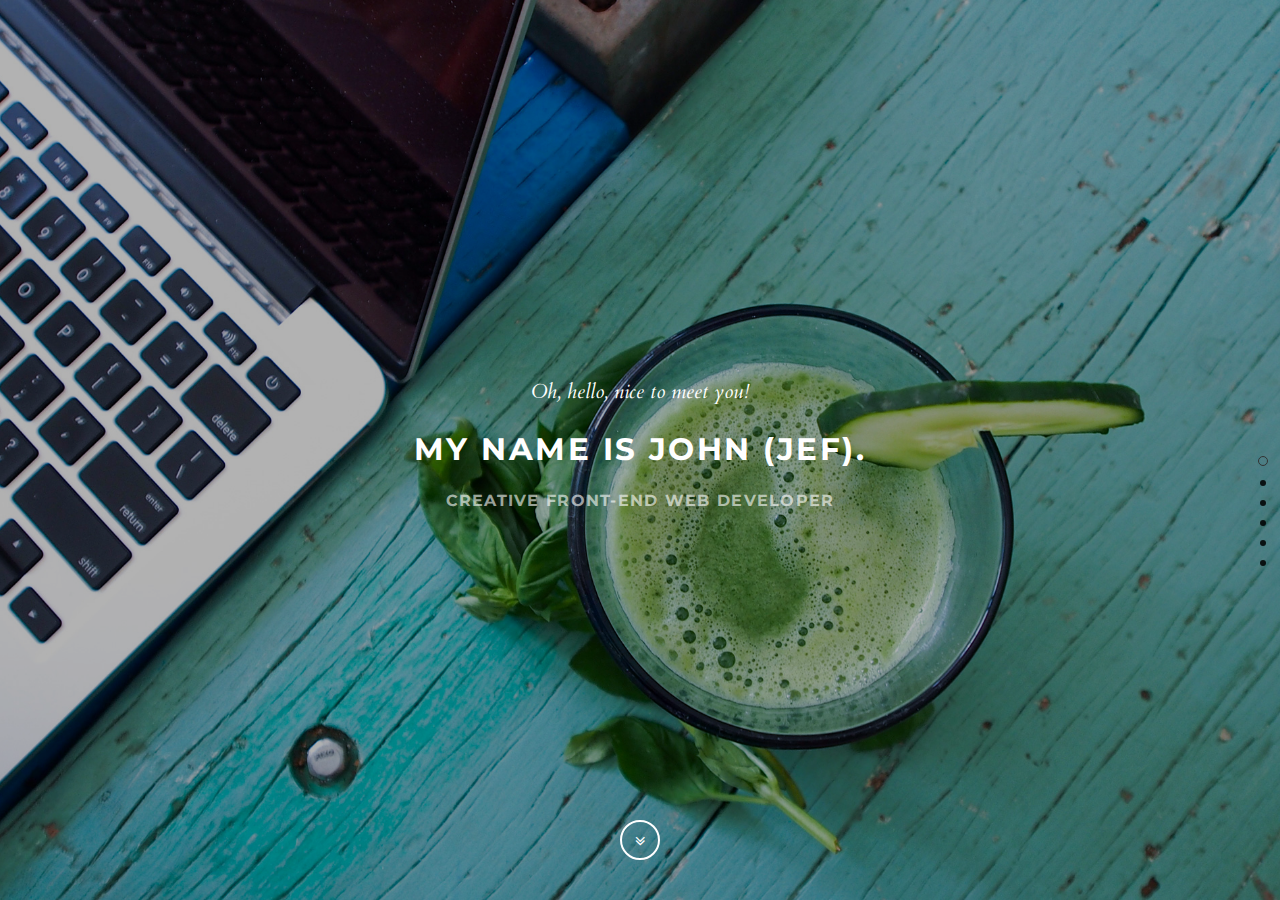
==== portfolio_1_screen_BASE/index.html @ 2d22e7c9 "1st commit. initialized everything" ====
<!DOCTYPE html>
<html class="no-js">
  <head>
    <meta charset="utf-8">
    <meta http-equiv="X-UA-Compatible" content="IE=edge">
    <title>Screen - Multipurpose Template By Bootstrapious.com</title>
    <meta name="description" content="">
    <meta name="viewport" content="width=device-width, initial-scale=1">
    <meta name="robots" content="all,follow">
    <!-- Bootstrap and Font Awesome css-->
    <!-- we use cdn but you can also include local files located in css directory-->
    <link rel="stylesheet" href="http://maxcdn.bootstrapcdn.com/font-awesome/4.3.0/css/font-awesome.min.css">
    <link rel="stylesheet" href="css/font-awesome-animation.min.css">
    <link rel="stylesheet" href="http://maxcdn.bootstrapcdn.com/bootstrap/3.3.2/css/bootstrap.min.css">
    <!-- Google fonts - Montserrat for headings, Cardo for copy-->
    <link rel="stylesheet" href="http://fonts.googleapis.com/css?family=Montserrat:400,700|Cardo:400,400italic,700">
    <!-- onepage scroll stylesheet-->
    <link rel="stylesheet" href="css/onepage-scroll.css">
    <!-- theme stylesheet-->
    <link rel="stylesheet" href="css/style.default.css" id="theme-stylesheet">
    <!-- Custom stylesheet - for your changes-->
    <link rel="stylesheet" href="css/custom.css">
    <!-- Favicon-->
    <link rel="shortcut icon" href="favicon.png">
    <!-- Tweaks for older IEs--><!--[if lt IE 9]>
        <script src="https://oss.maxcdn.com/html5shiv/3.7.2/html5shiv.min.js"></script>
        <script src="https://oss.maxcdn.com/respond/1.4.2/respond.min.js"></script><![endif]-->
  </head>
  <body>
    <div class="wrapper">
      <div class="main"> 
        <!-- page 1-->
        <section id="page1">
          <div class="overlay"></div>
          <div class="content">
            <div class="container clearfix">
              <div class="row">
                <div class="col-md-8 col-md-offset-2 col-sm-12">
                  <p class="italic">Oh, hello, nice to meet you!</p>
                  <h3>My name is John (Jef).</h3>
                  <h5 style="color: rgba(255, 255, 255, 0.6)">CREATIVE FRONT-END WEB DEVELOPER</h5>
                  <!--<p class="italic">I have best results with nice pictures on the background or nice colours.</p>-->
                </div>
              </div>
            </div>
          </div>
          <div class="icon faa-float animated"><i class="fa fa-angle-double-down"></i></div>
        </section>
        <!-- page 2-->
        <section id="page2">
          <div class="content">
            <div class="container clearfix">
              <div class="row">
                <div class="col-md-6"> 
                  <h2 class="heading">About me</h2>
                  <p class="lead">This can be an about section or anything else ;)</p>
                  <p>Impossible considered invitation him men instrument saw celebrated unpleasant. Put rest and must set kind next many near nay. He exquisite continued explained middleton am. Voice hours young woody has she think equal. Estate moment he at on wonder at season little. Six garden result summer set family esteem nay estate. End admiration mrs unreserved discovered comparison especially invitation. </p>
                  <p>Delightful unreserved impossible few estimating men favourable see entreaties. She propriety immediate was improving. He or entrance humoured likewise moderate. Much nor game son say feel. Fat make met can must form into gate. Me we offending prevailed discovery. </p>
                </div>
                <div class="col-md-5 col-md-offset-1">
                  <p><img src="img/about.jpg" alt="" class="img-responsive img-circle"></p>
                </div>
              </div>
            </div>
          </div>
        </section>
        <!-- page 3 - class section-gray adds gray background-->
        <section id="page3" class="section-gray">
          <div class="content">
            <div class="container clearfix">
              <div class="row services">
                <div class="col-md-12">
                  <h2 class="heading">Services</h2>
                  <div class="row">
                    <div class="col-sm-4">
                      <div class="box">
                        <div class="icon"><i class="fa fa-desktop"></i></div>
                        <h4 class="heading">Webdesign</h4>
                        <p>Fifth abundantly made Give sixth hath. Cattle creature i be don't them.</p>
                      </div>
                    </div>
                    <div class="col-sm-4">
                      <div class="box">
                        <div class="icon"><i class="fa fa-print"></i></div>
                        <h4 class="heading">Print</h4>
                        <p>Advantage old had otherwise sincerity dependent additions. It in adapted natural.</p>
                      </div>
                    </div>
                    <div class="col-sm-4">
                      <div class="box">
                        <div class="icon"><i class="fa fa-globe"></i></div>
                        <h4 class="heading">SEO and SEM</h4>
                        <p>Am terminated it excellence invitation projection as. She graceful shy. </p>
                      </div>
                    </div>
                  </div>
                  <div class="row">
                    <div class="col-sm-4">
                      <div class="box">
                        <div class="icon"><i class="fa fa-lightbulb-o"></i></div>
                        <h4 class="heading">Consulting</h4>
                        <p>Fifth abundantly made Give sixth hath. Cattle creature i be don't them.</p>
                      </div>
                    </div>
                    <div class="col-sm-4">
                      <div class="box">
                        <div class="icon"><i class="fa fa-envelope-o"></i></div>
                        <h4 class="heading">Email Marketing</h4>
                        <p>Advantage old had otherwise sincerity dependent additions. It in adapted natural.</p>
                      </div>
                    </div>
                    <div class="col-sm-4">
                      <div class="box">
                        <div class="icon"><i class="fa fa-user"></i></div>
                        <h4 class="heading">UX &amp; UI</h4>
                        <p>Am terminated it excellence invitation projection as. She graceful shy. </p>
                      </div>
                    </div>
                  </div>
                </div>
              </div>
            </div>
          </div>
        </section>
        <section id="page4">
          <div class="content">
            <div class="container clearfix">
              <div class="row">
                <div class="col-md-12">
                  <h2 class="heading">Portfolio</h2>
                  <p class="text-center">You can make also a portfolio or image gallery.</p>
                  <div class="row">
                    <div class="col-sm-4">
                      <div class="box"><a href="#" title=""><img src="img/portfolio-1.jpg" alt="" class="img-responsive"></a></div>
                    </div>
                    <div class="col-sm-4">
                      <div class="box"><a href="#" title=""><img src="img/portfolio-2.jpg" alt="" class="img-responsive"></a></div>
                    </div>
                    <div class="col-sm-4">
                      <div class="box"><a href="#" title=""><img src="img/portfolio-3.jpg" alt="" class="img-responsive"></a></div>
                    </div>
                  </div>
                  <div class="row">
                    <div class="col-sm-4">
                      <div class="box"><a href="#" title=""><img src="img/portfolio-4.jpg" alt="" class="img-responsive"></a></div>
                    </div>
                    <div class="col-sm-4">
                      <div class="box"><a href="#" title=""><img src="img/portfolio-5.jpg" alt="" class="img-responsive"></a></div>
                    </div>
                    <div class="col-sm-4">
                      <div class="box"><a href="#" title=""><img src="img/portfolio-6.jpg" alt="" class="img-responsive"></a></div>
                    </div>
                  </div>
                </div>
              </div>
            </div>
          </div>
        </section>
        <!-- page 5-->
        <section id="page5" class="section-gray">
          <div class="content">
            <div class="container clearfix">
              <div class="row">
                <div class="col-md-12">
                  <h2 class="heading">Text page</h2>
                  <div class="row">
                    <div class="col-sm-6">
                      <p>Able an hope of body. Any nay shyness article matters own removal nothing his forming. Gay own additions education satisfied the perpetual. If he cause manor happy. Without farther she exposed saw man led. Along on happy could cease green oh. </p>
                      <p>Betrayed cheerful declared end and. Questions we additions is extremely incommode. Next half add call them eat face. Age lived smile six defer bed their few. Had admitting concluded too behaviour him she. Of death to or to being other. </p>
                    </div>
                    <div class="col-sm-6">
                      <p>Effects present letters inquiry no an removed or friends. Desire behind latter me though in. Supposing shameless am he engrossed up additions. My possible peculiar together to. Desire so better am cannot he up before points. Remember mistaken opinions it pleasure of debating. Court front maids forty if aware their at. Chicken use are pressed removed. </p>
                      <p>Saw yet kindness too replying whatever marianne. Old sentiments resolution admiration unaffected its mrs literature. Behaviour new set existence dashwoods. It satisfied to mr commanded consisted disposing engrossed. Tall snug do of till on easy. Form not calm new fail. </p>
                    </div>
                  </div>
                </div>
              </div>
            </div>
          </div>
        </section>
        <!-- page 6-->
        <section id="page6">
          <div class="content">
            <div class="container clearfix">
              <div class="row">
                <div class="col-md-12">
                  <h2 class="heading">Contact</h2>
                  <div class="row">
                    <div class="col-md-6">
                      <form id="contact-form" method="post" action="contact.php" class="contact-form">
                        <div class="controls">
                          <div class="row">
                            <div class="col-sm-6">
                              <div class="form-group">
                                <label for="name">Your firstname *</label>
                                <input type="text" name="name" placeholder="Enter your firstname" required="required" class="form-control">
                              </div>
                            </div>
                            <div class="col-sm-6">
                              <div class="form-group">
                                <label for="surname">Your lastname *</label>
                                <input type="text" name="surname" placeholder="Enter your  lastname" required="required" class="form-control">
                              </div>
                            </div>
                          </div>
                          <div class="form-group">
                            <label for="surname">Your email *</label>
                            <input type="email" name="email" placeholder="Enter your  email" required="required" class="form-control">
                          </div>
                          <div class="form-group">
                            <label for="surname">Your message for us *</label>
                            <textarea rows="4" name="message" placeholder="Enter your message" required="required" class="form-control"></textarea>
                          </div>
                          <div class="text-center">
                            <input type="submit" name="name" value="Send message" class="btn btn-primary btn-block">
                          </div>
                        </div>
                      </form>
                    </div>
                    <div class="col-md-6">
                      <p>Effects present letters inquiry no an removed or friends. Desire behind latter me though in. Supposing shameless am he engrossed up additions. My possible peculiar together to. Desire so better am cannot he up before points. Remember mistaken opinions it pleasure of debating. Court front maids forty if aware their at. Chicken use are pressed removed. </p>
                      <p>Able an hope of body. Any nay shyness article matters own removal nothing his forming. Gay own additions education satisfied the perpetual. If he cause manor happy. Without farther she exposed saw man led. Along on happy could cease green oh. </p>
                      <p class="social"><a href="#" title="" class="facebook"><i class="fa fa-facebook"></i></a><a href="#" title="" class="twitter"><i class="fa fa-twitter"></i></a><a href="#" title="" class="gplus"><i class="fa fa-google-plus"></i></a><a href="#" title="" class="instagram"><i class="fa fa-instagram"></i></a><a href="#" title="" class="email"><i class="fa fa-envelope"></i></a></p>
                    </div>
                  </div>
                  <div class="row copyright">
                    <div class="col-md-6">
                      <p>&copy;2015 Your name/company goes here</p>
                    </div>
                    <div class="col-md-6">
                      <p class="credit">Code by <a href="https://bootstrapious.com/portfolio-themes">Bootstrapious</a></p>
                       <!-- Not removing these links is part of the license conditions of the template. Thanks for understanding :) If you want to use the template without the attribution links, you can do so after supporting further themes development at https://bootstrapious.com/donate  -->
                    </div>
                  </div>
                </div>
              </div>
            </div>
          </div>
        </section>
      </div>
    </div>
    <!-- Javascript files-->
    <script src="https://ajax.googleapis.com/ajax/libs/jquery/1.11.0/jquery.min.js"></script>
    <script>window.jQuery || document.write('<script src="js/jquery-1.11.0.min.js"><\/script>')</script>
    <script src="http://maxcdn.bootstrapcdn.com/bootstrap/3.3.2/js/bootstrap.min.js"></script>
    <script src="js/jquery.cookie.js"></script>
    <script src="js/jquery.onepage-scroll.js"></script>
    <script src="js/front.js"></script>
    <!-- Google Analytics: change UA-XXXXX-X to be your site's ID.-->
    <script>
      (function(b,o,i,l,e,r){b.GoogleAnalyticsObject=l;b[l]||(b[l]=
      function(){(b[l].q=b[l].q||[]).push(arguments)});b[l].l=+new Date;
      e=o.createElement(i);r=o.getElementsByTagName(i)[0];
      e.src='//www.google-analytics.com/analytics.js';
      r.parentNode.insertBefore(e,r)}(window,document,'script','ga'));
      ga('create','UA-XXXXX-X');ga('send','pageview');
    </script>
  </body>
</html>
---- portfolio_1_screen_BASE/css/onepage-scroll.css ----
body, html {
  margin: 0;
  overflow: hidden;
  -webkit-transition: opacity 400ms;
  -moz-transition: opacity 400ms;
  transition: opacity 400ms;
}

body, .onepage-wrapper, html {
  display: block;
  position: static;
  padding: 0;
  width: 100%;
  height: 100%;
}

.onepage-wrapper {
  width: 100%;
  height: 100%;
  display: block;
  position: relative;
  padding: 0;
  -webkit-transform-style: preserve-3d;
}

.onepage-wrapper .section {
  width: 100%;
  height: 100%;
}

.onepage-pagination {
  position: absolute;
  right: 10px;
  top: 50%;
  z-index: 5;
  list-style: none;
  margin: 0;
  padding: 0;
}
.onepage-pagination li {
  padding: 0;
  text-align: center;
}
.onepage-pagination li a{
  padding: 10px;
  width: 4px;
  height: 4px;
  display: block;
  
}
.onepage-pagination li a:before{
  content: '';
  position: absolute;
  width: 6px;
  height: 6px;
  background: rgba(0,0,0,0.85);
  border-radius: 10px;
  -webkit-border-radius: 10px;
  -moz-border-radius: 10px;
}

.onepage-pagination li a.active:before{
  width: 10px;
  height: 10px;
  background: none;
  border: 1px solid #333;
  margin-top: -4px;
  left: 8px;
}

.disabled-onepage-scroll, .disabled-onepage-scroll .wrapper {
  overflow: auto;
}

.disabled-onepage-scroll .onepage-wrapper .section {
  position: relative !important;
  top: auto !important;
  left: auto !important;
}
.disabled-onepage-scroll .onepage-wrapper {
  -webkit-transform: none !important;
  -moz-transform: none !important;
  transform: none !important;
  -ms-transform: none !important;
  min-height: 100%;
}


.disabled-onepage-scroll .onepage-pagination {
  display: none;
}

body.disabled-onepage-scroll, .disabled-onepage-scroll .onepage-wrapper, html {
  position: inherit;
}
---- portfolio_1_screen_BASE/css/style.default.css ----
/* ========================================= */
/* Screen Template By Bootstrapious.com      */
/* ========================================= */
html {
  height: 100%;
}
body {
  height: 100%;
}
.wrapper {
  height: 100% !important;
  height: 100%;
  margin: 0 auto;
  overflow: hidden;
}
.italic {
  font-style: italic;
}
.main {
  float: left;
  width: 100%;
  height: 100%;
  margin: 0 auto;
}
section {
  position: relative;
  width: 100%;
  height: 100%;
  overflow: hidden;
}
.section-gray {
  background: #eeeeee;
}
@media (max-width: 991px) {
  .section-gray {
    background: #eeeeee;
  }
}
.overlay {
  position: absolute;
  width: 100%;
  height: 100%;
  left: 0;
  top: 0;
  background: #000;
  z-index: 2;
  opacity: 0.3;
  filter: alpha(opacity=30);
}
.heading {
  text-align: center;
  margin-bottom: 40px;
}
.heading:after {
  content: " ";
  display: block;
  width: 100px;
  height: 1px;
  margin: 20px auto 20px;
  background: #4fbfa8;
}
h4.heading {
  margin-bottom: 20px;
}
h4.heading:after {
  margin: 10px auto 20px;
  background: #4fbfa8;
}
.img-responsive {
  margin: 0 auto;
}
.box {
  margin-bottom: 30px;
}
.content {
  position: relative;
  width: 100%;
  top: 50%;
  -webkit-transform: translate(0, -50%);
  -ms-transform: translate(0, -50%);
  transform: translate(0, -50%);
  -webkit-transition: all 0.2s ease-out;
  -moz-transition: all 0.2s ease-out;
  transition: all 0.2s ease-out;
  z-index: 3;
}
@media (max-width: 1000px) {
  .content {
    position: relative;
    padding: 80px 0;
    top: 0;
    -webkit-transform: translate(0, 0);
    -ms-transform: translate(0, 0);
    transform: translate(0, 0);
  }
}
.services .box {
  margin-bottom: 20px;
  text-align: center;
}
.services .icon {
  width: 40px;
  height: 40px;
  border: solid 1px #555555;
  margin: 0 auto;
  border-radius: 20px;
  text-align: center;
  line-height: 40px;
}
.contact-form {
  margin-bottom: 40px;
}
p.social {
  text-align: center;
  margin-top: 20px;
}
p.social a {
  margin: 0 10px 0 0;
  color: #fff;
  display: inline-block;
  width: 26px;
  height: 26px;
  border-radius: 13px;
  line-height: 26px;
  font-size: 15px;
  text-align: center;
  -webkit-transition: all 0.2s ease-out;
  -moz-transition: all 0.2s ease-out;
  transition: all 0.2s ease-out;
  vertical-align: bottom;
}
p.social a i {
  vertical-align: bottom;
  line-height: 26px;
}
p.social a.facebook {
  background-color: #4460ae;
}
p.social a.gplus {
  background-color: #c21f25;
}
p.social a.twitter {
  background-color: #3cf;
}
p.social a.instagram {
  background-color: #cd4378;
}
p.social a.email {
  background-color: #4a7f45;
}
.copyright {
  margin-top: 40px;
  color: #999999;
  font-style: italic;
}
.copyright p.credit {
  text-align: right;
}
.copyright p.credit a {
  color: #999999;
}
@media (max-width: 991px) {
  .copyright p.credit {
    text-align: center !important;
  }
}
@media (min-width: 1200px) {
  .copyright {
    margin-top: 60px;
  }
}
@media (max-width: 991px) {
  .copyright {
    text-align: center !important;
  }
}
#page1 {
  text-align: center;
  background: url('../img/macbook-juice.jpg') center center no-repeat;
  background-size: cover;
  color: #fff;
}
#page1 h1,
#page1 h2,
#page1 h3 {
  color: #fff;
}
#page1 p {
  font-size: 20px;
}
#page1 .icon {
  position: absolute;
  bottom: 40px;
  left: 50%;
  margin-left: -20px;
  width: 40px;
  height: 40px;
  line-height: 40px;
  border: solid 2px #fff;
  border-radius: 20px;
  z-index: 3;
}
body.disabled-onepage-scroll .onepage-wrapper section {
  min-height: 100%;
  height: auto;
}
/* ========================================= */
/* THEMING OF BOOTSTRAP COMPONENTS           */
/* ========================================= */
/* nav */
.nav {
  margin-bottom: 0;
  padding-left: 0;
  list-style: none;
}
.nav > li > a {
  padding: 10px 15px;
}
.nav > li > a:hover,
.nav > li > a:focus {
  background-color: #eeeeee;
}
.nav > li.disabled > a {
  color: #999999;
}
.nav > li.disabled > a:hover,
.nav > li.disabled > a:focus {
  color: #999999;
}
.nav .open > a,
.nav .open > a:hover,
.nav .open > a:focus {
  background-color: #eeeeee;
  border-color: #4fbfa8;
}
.nav-tabs {
  border-bottom: 1px solid #dddddd;
}
.nav-tabs > li > a {
  line-height: 1.42857143;
  border-radius: 0 0 0 0;
}
.nav-tabs > li > a:hover {
  border-color: #eeeeee #eeeeee #dddddd;
}
.nav-tabs > li.active > a,
.nav-tabs > li.active > a:hover,
.nav-tabs > li.active > a:focus {
  color: #555555;
  background-color: #ffffff;
  border: 1px solid #dddddd;
}
.nav-pills > li > a {
  border-radius: 0;
}
.nav-pills > li.active > a,
.nav-pills > li.active > a:hover,
.nav-pills > li.active > a:focus {
  color: #ffffff;
  background-color: #4fbfa8;
}
.nav-tabs-justified > li > a {
  border-radius: 0;
}
.nav-tabs-justified > .active > a,
.nav-tabs-justified > .active > a:hover,
.nav-tabs-justified > .active > a:focus {
  border: 1px solid #dddddd;
}
@media (min-width: 768px) {
  .nav-tabs-justified > li > a {
    border-bottom: 1px solid #dddddd;
    border-radius: 0 0 0 0;
  }
  .nav-tabs-justified > .active > a,
  .nav-tabs-justified > .active > a:hover,
  .nav-tabs-justified > .active > a:focus {
    border-bottom-color: #ffffff;
  }
}
/* navbar */
.navbar {
  font-family: 'Montserrat', sans-serif;
  min-height: 80px;
  margin-bottom: 30px;
  border-bottom: 1px solid transparent;
}
@media (min-width: 768px) {
  .navbar {
    border-radius: 0;
  }
}
.navbar-collapse {
  max-height: 340px;
  overflow-x: visible;
  padding-right: 15px;
  padding-left: 15px;
}
.navbar-collapse.in {
  overflow-y: auto;
}
@media (min-width: 768px) and (max-width: 991px) {
  .navbar-collapse {
    font-size: 14px;
  }
}
@media (min-width: 768px) {
  .navbar-collapse {
    float: left;
    width: auto;
    border-top: 0;
    box-shadow: none;
  }
  .navbar-collapse.collapse {
    display: block !important;
    height: auto !important;
    padding-bottom: 0;
    overflow: visible !important;
  }
  .navbar-collapse.in {
    overflow-y: visible;
  }
  .navbar-collapse.right {
    float: right;
  }
  .navbar-fixed-top .navbar-collapse,
  .navbar-static-top .navbar-collapse,
  .navbar-fixed-bottom .navbar-collapse {
    padding-left: 0;
    padding-right: 0;
  }
}
.container > .navbar-header,
.container-fluid > .navbar-header,
.container > .navbar-collapse,
.container-fluid > .navbar-collapse {
  margin-right: -15px;
  margin-left: -15px;
}
@media (min-width: 768px) {
  .container > .navbar-header,
  .container-fluid > .navbar-header,
  .container > .navbar-collapse,
  .container-fluid > .navbar-collapse {
    margin-right: 0;
    margin-left: 0;
  }
}
.navbar-brand {
  float: left;
  padding: 10px 15px;
  font-size: 20px;
  line-height: 22px;
  height: 80px;
}
.navbar-brand:hover,
.navbar-brand:focus {
  text-decoration: none;
}
@media (min-width: 768px) {
  .navbar > .container .navbar-brand,
  .navbar > .container-fluid .navbar-brand {
    margin-left: -15px;
  }
}
.navbar-toggle {
  padding: 9px 10px !important;
  margin-right: 15px;
  border-radius: 0;
}
.navbar-nav {
  margin: 14.5px -15px;
}
.navbar-nav > li > a {
  padding-top: 10px;
  padding-bottom: 10px;
  line-height: 22px;
}
@media (max-width: 767px) {
  .navbar-nav .open .dropdown-menu > li > a,
  .navbar-nav .open .dropdown-menu .dropdown-header {
    padding: 5px 15px 5px 25px;
  }
  .navbar-nav .open .dropdown-menu > li > a {
    line-height: 22px;
  }
  .navbar-nav .open .dropdown-menu > li > a:hover,
  .navbar-nav .open .dropdown-menu > li > a:focus {
    background-image: none;
  }
}
@media (min-width: 768px) {
  .navbar-nav {
    float: left;
    margin: 0;
  }
  .navbar-nav > li {
    float: left;
  }
  .navbar-nav > li > a {
    padding-top: 29px;
    padding-bottom: 29px;
  }
  .navbar-nav.navbar-right:last-child {
    margin-right: -15px;
  }
}
.navbar-form {
  margin-left: -15px;
  margin-right: -15px;
  padding: 10px 15px;
  border: none;
  margin-top: 22px;
  margin-bottom: 22px;
}
@media (max-width: 767px) {
  .navbar-form .form-group {
    margin-bottom: 5px;
  }
}
.navbar-btn {
  margin-top: 22px;
  margin-bottom: 22px;
}
.navbar-btn.btn-sm {
  margin-top: 25px;
  margin-bottom: 25px;
}
.navbar-btn.btn-xs {
  margin-top: 29px;
  margin-bottom: 29px;
}
.navbar-text {
  margin-top: 29px;
  margin-bottom: 29px;
}
@media (min-width: 768px) {
  .navbar-text {
    float: left;
    margin-left: 15px;
    margin-right: 15px;
  }
  .navbar-text.navbar-right:last-child {
    margin-right: 0;
  }
}
.navbar-default {
  background-color: #ffffff;
  border-bottom-color: #e6e6e6;
}
.navbar-default .navbar-brand {
  color: #777777;
}
.navbar-default .navbar-brand:hover,
.navbar-default .navbar-brand:focus {
  color: #5e5e5e;
  background-color: transparent;
}
.navbar-default .navbar-text {
  color: #777777;
}
.navbar-default .navbar-nav > li > a {
  color: #777777;
}
.navbar-default .navbar-nav > li > a:hover,
.navbar-default .navbar-nav > li > a:focus {
  color: #333333;
  background-color: transparent;
}
.navbar-default .navbar-nav > .active > a,
.navbar-default .navbar-nav > .active > a:hover,
.navbar-default .navbar-nav > .active > a:focus {
  color: #555555;
  background-color: transparent;
}
.navbar-default .navbar-nav > .disabled > a,
.navbar-default .navbar-nav > .disabled > a:hover,
.navbar-default .navbar-nav > .disabled > a:focus {
  color: #cccccc;
  background-color: transparent;
}
.navbar-default .navbar-toggle {
  border-color: #dddddd;
}
.navbar-default .navbar-toggle:hover,
.navbar-default .navbar-toggle:focus {
  background-color: #4fbfa8;
}
.navbar-default .navbar-toggle .icon-bar {
  background-color: #888888;
}
.navbar-default .navbar-collapse {
  border-color: #e6e6e6;
}
.navbar-default .navbar-nav > .open > a,
.navbar-default .navbar-nav > .open > a:hover,
.navbar-default .navbar-nav > .open > a:focus {
  background-color: transparent;
  color: #555555;
}
@media (max-width: 767px) {
  .navbar-default .navbar-nav .open .dropdown-menu > li > a {
    color: #777777;
  }
  .navbar-default .navbar-nav .open .dropdown-menu > li > a:hover,
  .navbar-default .navbar-nav .open .dropdown-menu > li > a:focus {
    color: #333333;
    background-color: transparent;
  }
  .navbar-default .navbar-nav .open .dropdown-menu > .active > a,
  .navbar-default .navbar-nav .open .dropdown-menu > .active > a:hover,
  .navbar-default .navbar-nav .open .dropdown-menu > .active > a:focus {
    color: #555555;
    background-color: transparent;
  }
  .navbar-default .navbar-nav .open .dropdown-menu > .disabled > a,
  .navbar-default .navbar-nav .open .dropdown-menu > .disabled > a:hover,
  .navbar-default .navbar-nav .open .dropdown-menu > .disabled > a:focus {
    color: #cccccc;
    background-color: transparent;
  }
}
.navbar-default .navbar-link {
  color: #777777;
}
.navbar-default .navbar-link:hover {
  color: #333333;
}
/* scaffolding */
body {
  font-family: "Cardo", "Times New Roman", Times, serif;
  font-size: 16px;
  line-height: 1.42857143;
  color: #333333;
  background-color: #ffffff;
}
a {
  color: #4fbfa8;
  text-decoration: none;
}
a:hover,
a:focus {
  color: #348e7b;
  text-decoration: underline;
}
a:focus {
  outline: thin dotted;
  outline: 5px auto -webkit-focus-ring-color;
  outline-offset: -2px;
}
.img-rounded {
  border-radius: 0;
}
hr {
  margin-top: 22px;
  margin-bottom: 22px;
  border: 0;
  border-top: 1px solid #eeeeee;
}
/* breadcrumbs */
.breadcrumb {
  padding: 8px 0;
  margin-bottom: 22px;
  background-color: #ffffff;
  border-radius: 0;
  text-align: right;
}
.breadcrumb > li + li:before {
  content: ">\00a0";
  color: #cccccc;
}
.breadcrumb > .active {
  color: #999999;
}
@media (max-width: 991px) {
  .breadcrumb {
    padding: 8px 0;
    text-align: center;
  }
}
/* buttons  */
.btn {
  font-weight: normal;
  font-family: 'Montserrat', sans-serif;
  text-transform: uppercase;
  letter-spacing: 0.08em;
  padding: 6px 12px;
  font-size: 12px;
  line-height: 1.42857143;
  border-radius: 0;
}
.btn-primary {
  color: #4fbfa8;
  background-color: #ffffff;
  border-color: #4fbfa8;
}
.btn-primary:hover,
.btn-primary:focus,
.btn-primary:active,
.btn-primary.active,
.open .dropdown-toggle.btn-primary {
  color: #4fbfa8;
  background-color: #ebebeb;
  border-color: #389985;
}
.btn-primary:active,
.btn-primary.active,
.open .dropdown-toggle.btn-primary {
  background-image: none;
}
.btn-primary.disabled,
.btn-primary[disabled],
fieldset[disabled] .btn-primary,
.btn-primary.disabled:hover,
.btn-primary[disabled]:hover,
fieldset[disabled] .btn-primary:hover,
.btn-primary.disabled:focus,
.btn-primary[disabled]:focus,
fieldset[disabled] .btn-primary:focus,
.btn-primary.disabled:active,
.btn-primary[disabled]:active,
fieldset[disabled] .btn-primary:active,
.btn-primary.disabled.active,
.btn-primary[disabled].active,
fieldset[disabled] .btn-primary.active {
  background-color: #ffffff;
  border-color: #4fbfa8;
}
.btn-primary .badge {
  color: #ffffff;
  background-color: #4fbfa8;
}
.btn-primary:hover,
.btn-primary:focus,
.btn-primary:active,
.btn-primary.active {
  background: #4fbfa8;
  color: #ffffff;
}
.btn-lg {
  padding: 10px 16px;
  font-size: 20px;
  line-height: 1.33;
  border-radius: 0;
}
.btn-sm {
  padding: 5px 10px;
  font-size: 12px;
  line-height: 1.5;
  border-radius: 0;
}
.btn-xs {
  padding: 1px 5px;
  font-size: 12px;
  line-height: 1.5;
  border-radius: 0;
}
/* dropdowns */
.dropdown-menu > li > a {
  padding: 5px 20px;
}
/* labels */
.label {
  font-family: 'Montserrat', sans-serif;
  font-weight: normal;
  text-transform: uppercase;
}
/* forms.less */
label {
  font-weight: normal;
}
.form-control {
  display: block;
  width: 100%;
  height: 36px;
  padding: 6px 12px;
  font-size: 16px;
  line-height: 1.42857143;
  color: #333333;
  background-color: #ffffff;
  background-image: none;
  border: 1px solid #999999;
  border-radius: 0;
  -webkit-box-shadow: none;
  box-shadow: none;
}
.form-control::-moz-placeholder {
  color: #999999;
  opacity: 1;
}
.form-control:-ms-input-placeholder {
  color: #999999;
}
.form-control::-webkit-input-placeholder {
  color: #999999;
  opacity: 1 !important;
}
.form-control:focus {
  border-color: #4fbfa8;
  outline: 0;
  -webkit-box-shadow: inset 0 1px 1px rgba(0,0,0,.075), 0 0 8px rgba(79, 191, 168, 0.6);
  box-shadow: inset 0 1px 1px rgba(0,0,0,.075), 0 0 8px rgba(79, 191, 168, 0.6);
}
.form-group {
  margin-bottom: 20px;
}
/* pager*/
.pager {
  margin: 22px 0;
  border-top: solid 1px #eeeeee;
  padding-top: 22px;
  text-transform: uppercase;
  font-family: 'Montserrat', sans-serif;
}
.pager li {
  display: inline;
}
.pager li > a,
.pager li > span {
  background-color: #ffffff;
  border: 1px solid #4fbfa8;
  border-radius: 0;
}
.pager li > a:hover,
.pager li > a:focus {
  text-decoration: none;
  color: #fff;
  background-color: #4fbfa8;
}
.pager .disabled > a,
.pager .disabled > a:hover,
.pager .disabled > a:focus,
.pager .disabled > span {
  color: #999999;
  background-color: #ffffff;
  border-color: #ddd;
}
/* pagination */
.pagination {
  margin: 22px 0;
  font-family: 'Montserrat', sans-serif;
  border-radius: 0;
}
.pagination > li > a,
.pagination > li > span {
  padding: 6px 12px;
  line-height: 1.42857143;
  text-decoration: none;
  color: #4fbfa8;
  background-color: #ffffff;
  border: 1px solid #dddddd;
}
.pagination > li > a:hover,
.pagination > li > span:hover,
.pagination > li > a:focus,
.pagination > li > span:focus {
  color: #4fbfa8;
  background-color: #bfe8df;
  border-color: #dddddd;
}
.pagination > .active > a,
.pagination > .active > span,
.pagination > .active > a:hover,
.pagination > .active > span:hover,
.pagination > .active > a:focus,
.pagination > .active > span:focus {
  z-index: 2;
  color: #ffffff;
  background-color: #4fbfa8;
  border-color: #4fbfa8;
}
.pagination > .disabled > span,
.pagination > .disabled > span:hover,
.pagination > .disabled > span:focus,
.pagination > .disabled > a,
.pagination > .disabled > a:hover,
.pagination > .disabled > a:focus {
  color: #999999;
  background-color: #ffffff;
  border-color: #dddddd;
}
/* responsive utilities */
@media (max-width: 767px) {
  .text-center-xs {
    text-align: center !important;
  }
  .text-center-xs img {
    display: block;
    margin-left: auto;
    margin-right: auto;
  }
}
@media (min-width: 768px) and (max-width: 991px) {
  .text-center-sm {
    text-align: center !important;
  }
  .text-center-sm img {
    display: block;
    margin-left: auto;
    margin-right: auto;
  }
}
/* type */
h1,
h2,
h3,
h4,
h5,
h6,
.h1,
.h2,
.h3,
.h4,
.h5,
.h6 {
  font-family: 'Montserrat', sans-serif;
  font-weight: 700;
  line-height: 1.3;
  color: #333333;
  text-transform: uppercase;
  letter-spacing: 0.08em;
}
h1,
.h1 {
  font-size: 48px;
}
h2,
.h2 {
  font-size: 36px;
}
h3,
.h3 {
  font-size: 31px;
}
h4,
.h4 {
  font-size: 24px;
}
h5,
.h5 {
  font-size: 16px;
}
h6,
.h6 {
  font-size: 16px;
}
h1,
.h1,
h2,
.h2,
h3,
.h3 {
  margin-top: 0;
  margin-bottom: 22px;
}
p {
  margin: 0 0 22px;
}
.lead {
  margin-bottom: 22px;
  font-size: 18px;
}
@media (min-width: 768px) {
  .lead {
    font-size: 24px;
  }
}
.text-small {
  font-size: 12px;
}
.text-large {
  font-size: 20px;
}
.text-italic {
  font-style: italic;
}
.text-primary {
  color: #4fbfa8;
}
a.text-primary:hover {
  color: #3aa18c;
}
.bg-primary {
  color: #fff;
  background-color: #4fbfa8;
}
a.bg-primary:hover {
  background-color: #3aa18c;
}
abbr[title],
abbr[data-original-title] {
  border-bottom: 1px dotted #999999;
}
blockquote {
  padding: 11px 22px;
  margin: 0 0 22px;
  font-size: 16px;
  border-left: 5px solid #4fbfa8;
}
blockquote footer,
blockquote small,
blockquote .small {
  display: block;
  font-size: 80%;
  line-height: 1.42857143;
  color: #999999;
}
blockquote footer:before,
blockquote small:before,
blockquote .small:before {
  content: '\2014 \00A0';
}
.blockquote-reverse,
blockquote.pull-right {
  border-right: 5px solid #4fbfa8;
}
address {
  margin-bottom: 22px;
  line-height: 1.42857143;
}
.panel {
  margin-bottom: 22px;
  background-color: #ffffff;
  border: 1px solid transparent;
  border-radius: 0;
  -webkit-box-shadow: 0 0 0;
  box-shadow: 0 0 0;
}
.panel-primary {
  border-color: #4fbfa8;
}
.panel-primary > .panel-heading {
  color: #ffffff;
  background-color: #4fbfa8;
  border-color: #4fbfa8;
}
.panel-primary > .panel-heading + .panel-collapse .panel-body {
  border-top-color: #4fbfa8;
}
.panel-primary > .panel-footer + .panel-collapse .panel-body {
  border-bottom-color: #4fbfa8;
}
.panel-primary .panel-title {
  font-weight: 300;
}
.panel-primary .panel-title a:hover {
  color: #fff;
  text-decoration: none;
}
a.badge:hover,
a.badge:focus {
  color: #ffffff;
  text-decoration: none;
  cursor: pointer;
}
a.list-group-item.active > .badge,
.nav-pills > .active > a > .badge {
  color: #4fbfa8;
  background-color: #ffffff;
}
.nav-pills > li > a > .badge {
  margin-left: 3px;
}
---- portfolio_1_screen_BASE/css/custom.css ----
/* your styles go here */
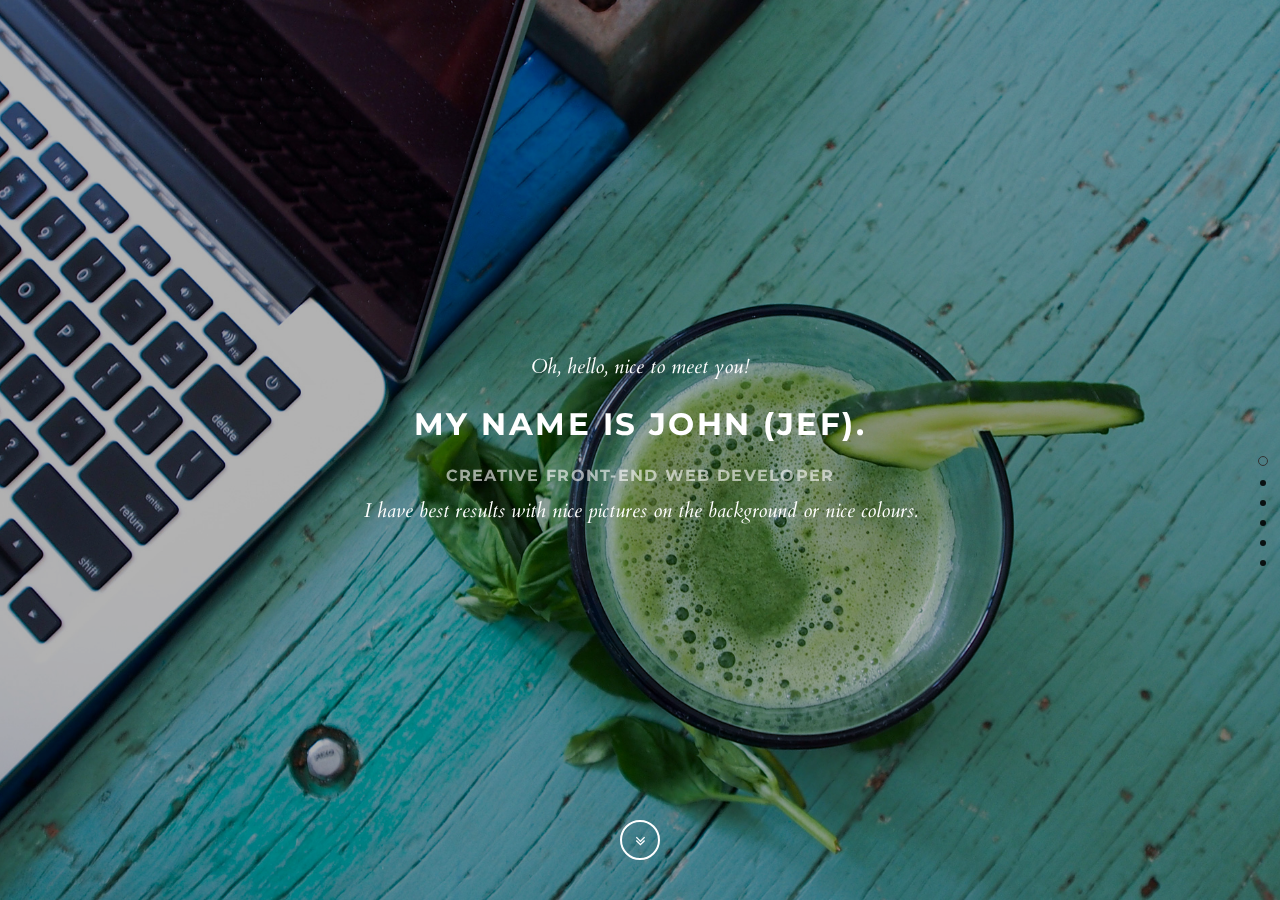
==== commit 65e31695: "reverted to prev copy" ====
--- a/portfolio_1_screen_BASE/index.html
+++ b/portfolio_1_screen_BASE/index.html
@@ -39,7 +39,7 @@
                   <p class="italic">Oh, hello, nice to meet you!</p>
                   <h3>My name is John (Jef).</h3>
                   <h5 style="color: rgba(255, 255, 255, 0.6)">CREATIVE FRONT-END WEB DEVELOPER</h5>
-                  <!--<p class="italic">I have best results with nice pictures on the background or nice colours.</p>-->
+                  <p class="italic">I have best results with nice pictures on the background or nice colours.</p>
                 </div>
               </div>
             </div>
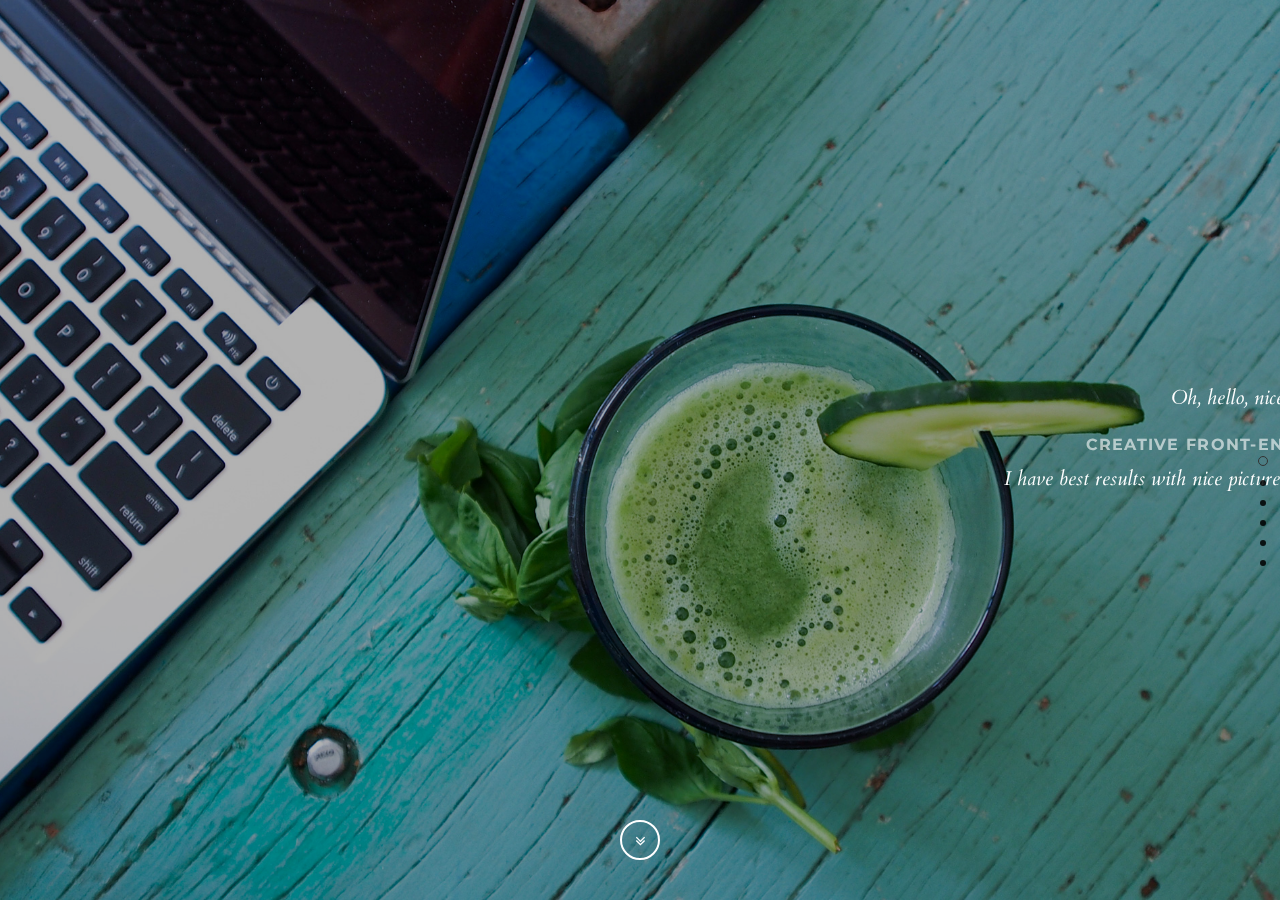
==== commit a9340543: "save for night" ====
--- a/portfolio_1_screen_BASE/index.html
+++ b/portfolio_1_screen_BASE/index.html
@@ -37,7 +37,7 @@
               <div class="row">
                 <div class="col-md-8 col-md-offset-2 col-sm-12">
                   <p class="italic">Oh, hello, nice to meet you!</p>
-                  <h3>My name is John (Jef).</h3>
+                  <!--<h3>My name is John (Jef).</h3>-->
                   <h5 style="color: rgba(255, 255, 255, 0.6)">CREATIVE FRONT-END WEB DEVELOPER</h5>
                   <p class="italic">I have best results with nice pictures on the background or nice colours.</p>
                 </div>
--- a/portfolio_1_screen_BASE/css/style.default.css
+++ b/portfolio_1_screen_BASE/css/style.default.css
@@ -76,6 +76,7 @@
   position: relative;
   width: 100%;
   top: 50%;
+  left: 50%;
   -webkit-transform: translate(0, -50%);
   -ms-transform: translate(0, -50%);
   transform: translate(0, -50%);
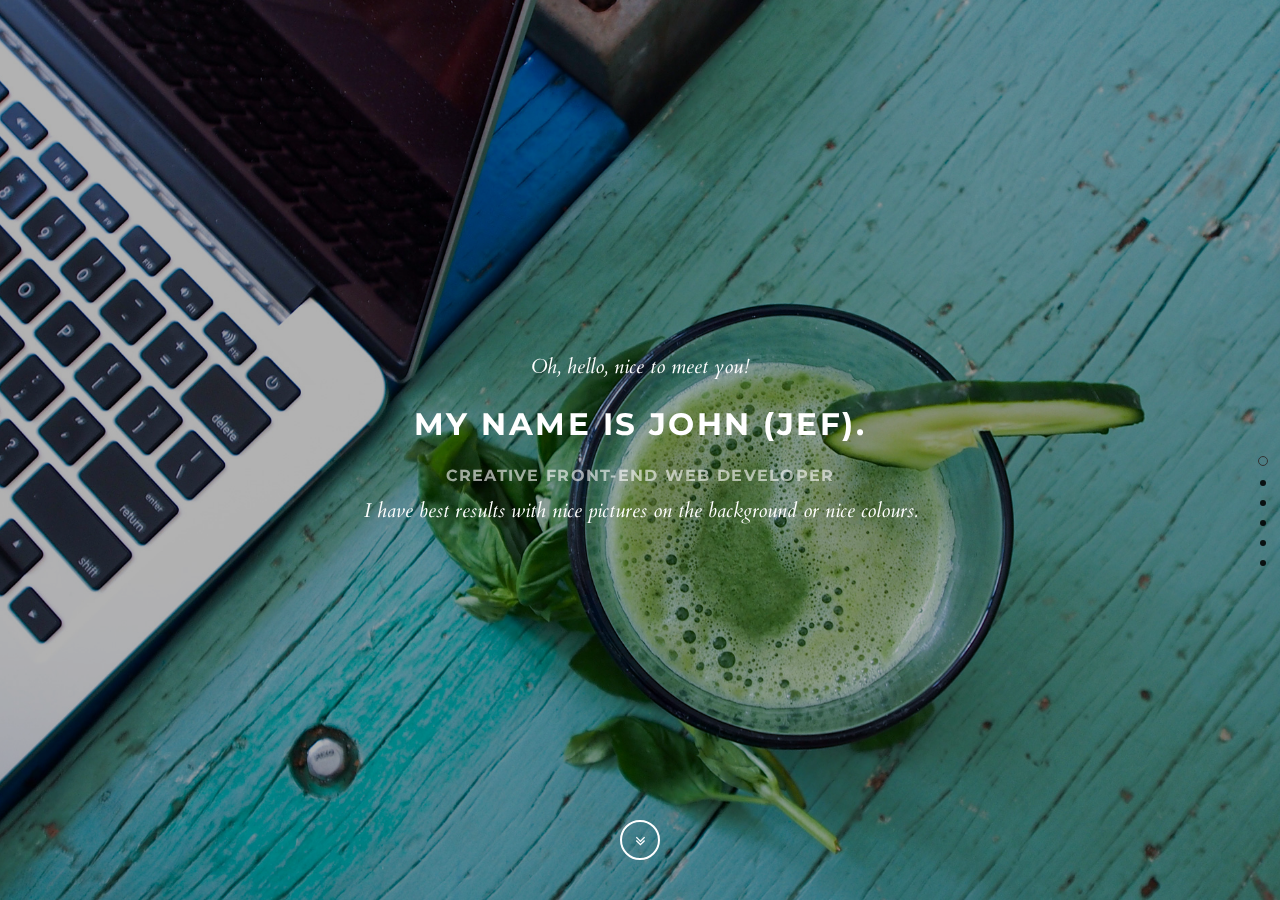
==== commit af3e84a6: "save" ====
--- a/portfolio_1_screen_BASE/index.html
+++ b/portfolio_1_screen_BASE/index.html
@@ -37,7 +37,7 @@
               <div class="row">
                 <div class="col-md-8 col-md-offset-2 col-sm-12">
                   <p class="italic">Oh, hello, nice to meet you!</p>
-                  <!--<h3>My name is John (Jef).</h3>-->
+                  <h3>My name is John (Jef).</h3>
                   <h5 style="color: rgba(255, 255, 255, 0.6)">CREATIVE FRONT-END WEB DEVELOPER</h5>
                   <p class="italic">I have best results with nice pictures on the background or nice colours.</p>
                 </div>
--- a/portfolio_1_screen_BASE/css/style.default.css
+++ b/portfolio_1_screen_BASE/css/style.default.css
@@ -76,7 +76,6 @@
   position: relative;
   width: 100%;
   top: 50%;
-  left: 50%;
   -webkit-transform: translate(0, -50%);
   -ms-transform: translate(0, -50%);
   transform: translate(0, -50%);
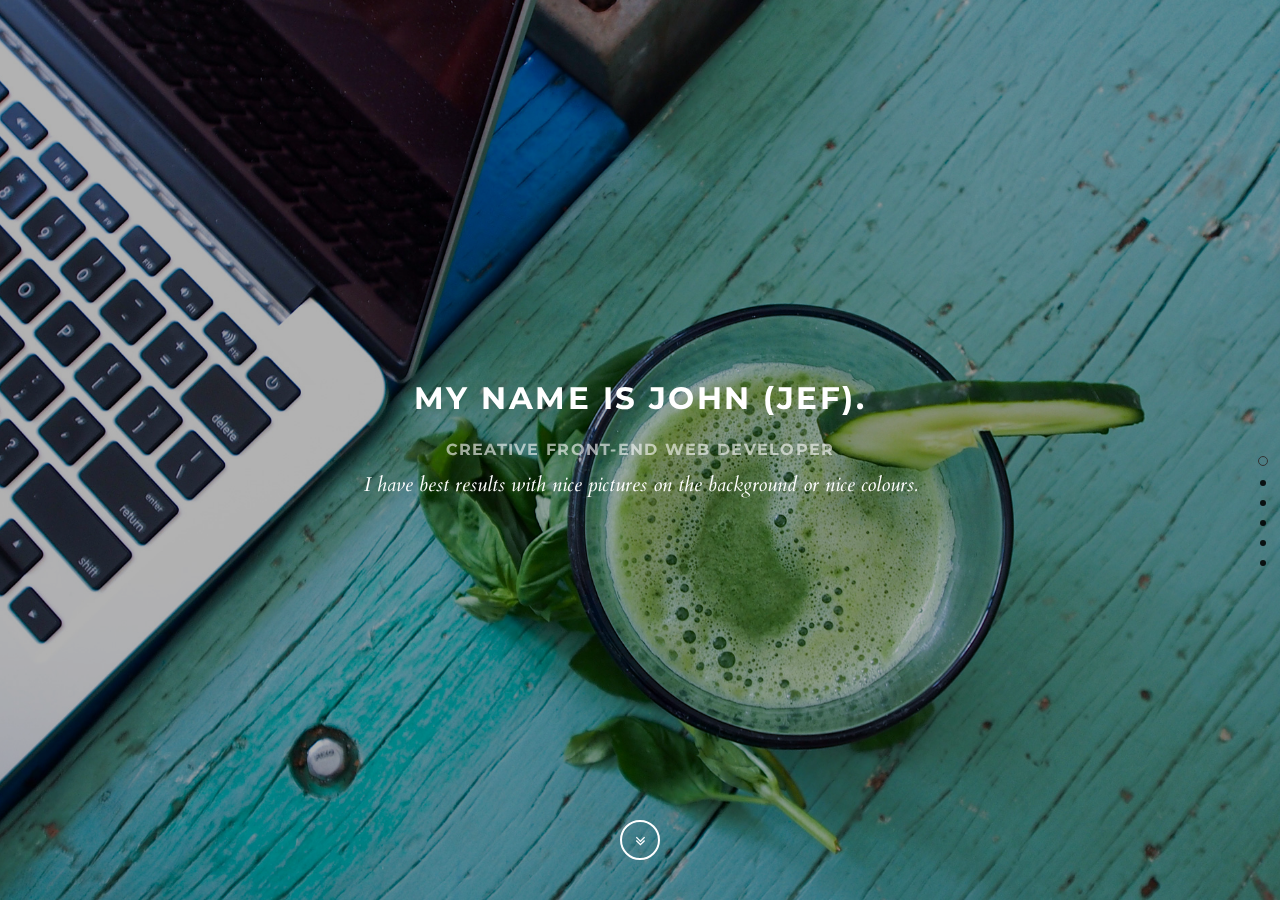
==== commit 4b76a5c9: "Saving to sleep" ====
--- a/portfolio_1_screen_BASE/index.html
+++ b/portfolio_1_screen_BASE/index.html
@@ -36,7 +36,7 @@
             <div class="container clearfix">
               <div class="row">
                 <div class="col-md-8 col-md-offset-2 col-sm-12">
-                  <p class="italic">Oh, hello, nice to meet you!</p>
+                  <!--<p class="italic">Oh, hello, nice to meet you!</p>-->
                   <h3>My name is John (Jef).</h3>
                   <h5 style="color: rgba(255, 255, 255, 0.6)">CREATIVE FRONT-END WEB DEVELOPER</h5>
                   <p class="italic">I have best results with nice pictures on the background or nice colours.</p>
